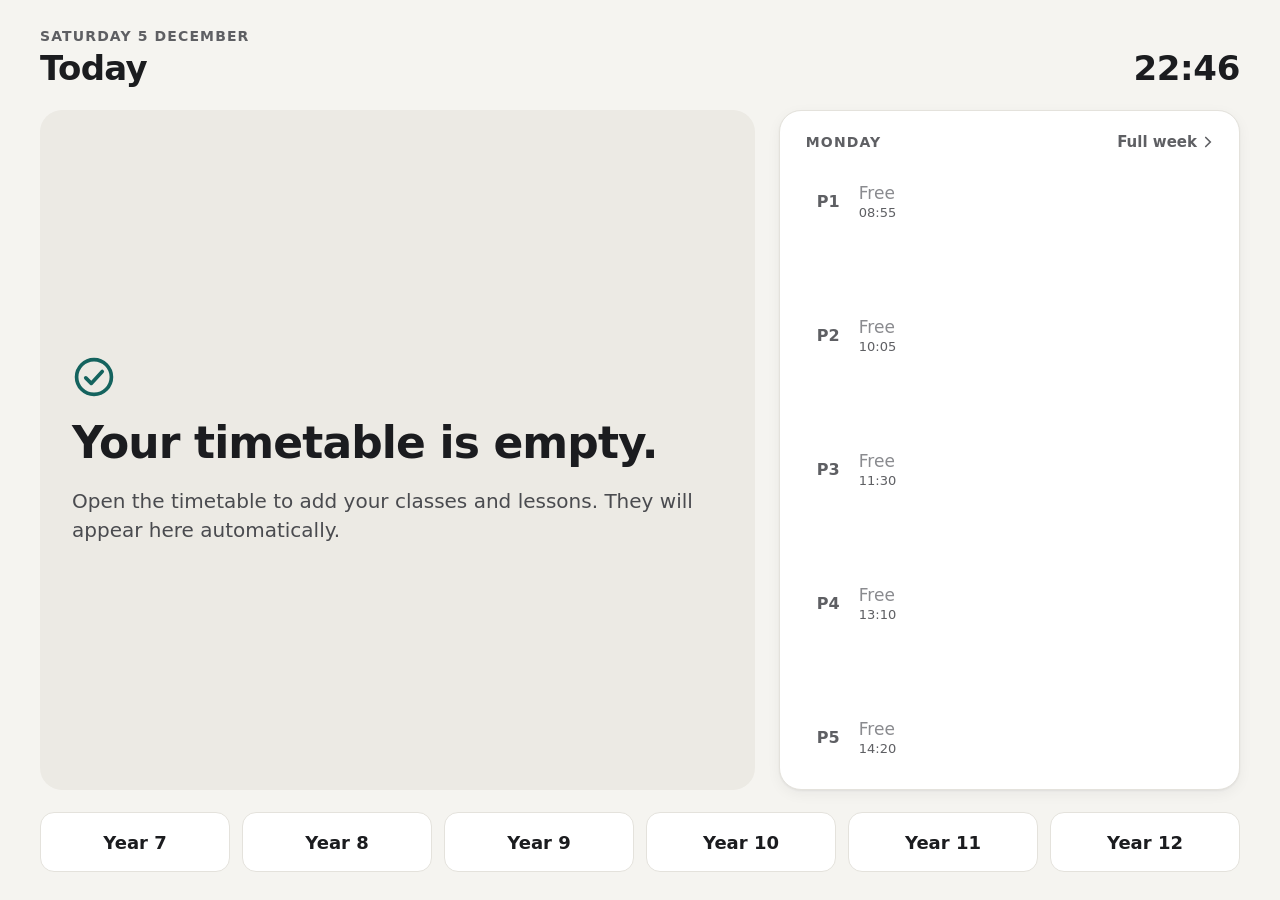
==== index.html @ 24f766af "Test copy of teaching-dashboard branch phase-2-lessons (24a9be1) Co-Authored-By: Claude Opus 5.5 <no" ====
<!doctype html>
<html lang="en">
<head>
<meta charset="utf-8">
<meta name="viewport" content="width=device-width, initial-scale=1, viewport-fit=cover">
<meta name="apple-mobile-web-app-capable" content="yes">
<meta name="mobile-web-app-capable" content="yes">
<meta name="apple-mobile-web-app-status-bar-style" content="default">
<meta name="apple-mobile-web-app-title" content="Teaching">
<meta name="theme-color" content="#F5F4F0">
<title>Teaching Dashboard</title>
<link rel="manifest" href="manifest.webmanifest">
<link rel="apple-touch-icon" href="icons/apple-touch-icon.png">
<link rel="icon" type="image/png" sizes="192x192" href="icons/icon-192.png">
<link rel="stylesheet" href="css/app.css">
</head>
<body>

<!-- HOME -->
<div class="screen home" id="screen-home">
  <header class="home-header">
    <div class="home-title">
      <span class="eyebrow" id="home-date"></span>
      <h1>Today</h1>
    </div>
    <time class="clock" id="home-clock"></time>
  </header>

  <main class="home-main">
    <section class="today-column" aria-label="Today">
      <div class="today-card" id="today-card" aria-live="polite"></div>
      <div class="follow-card" id="follow-card" hidden></div>
    </section>

    <a class="tt-panel" href="#timetable" id="tt-panel" aria-label="Open the full timetable">
      <span class="tt-panel-head">
        <span class="eyebrow" id="tt-panel-title">TIMETABLE</span>
        <span class="tt-panel-more">Full week<svg width="18" height="18" viewBox="0 0 24 24" fill="none" stroke="currentColor" stroke-width="2.2" stroke-linecap="round" aria-hidden="true"><path d="M9 6l6 6-6 6"/></svg></span>
      </span>
      <span class="tt-rows" id="tt-rows"></span>
    </a>
  </main>

  <nav class="year-nav" aria-label="Year groups">
    <button type="button" data-year="7">Year 7</button>
    <button type="button" data-year="8">Year 8</button>
    <button type="button" data-year="9">Year 9</button>
    <button type="button" data-year="10">Year 10</button>
    <button type="button" data-year="11">Year 11</button>
    <button type="button" data-year="12">Year 12</button>
  </nav>
</div>

<!-- TIMETABLE -->
<div class="screen timetable" id="screen-timetable" hidden>
  <header class="tt-header">
    <div class="tt-heading">
      <a class="back-button" href="#" aria-label="Back to Today"><svg width="22" height="22" viewBox="0 0 24 24" fill="none" stroke="currentColor" stroke-width="2.2" stroke-linecap="round" aria-hidden="true"><path d="M15 6l-6 6 6 6"/></svg></a>
      <div class="tt-heading-text">
        <h1>Timetable</h1>
        <span class="tt-sub"><span id="tt-mode">Same every week</span><span aria-hidden="true">·</span><span class="save-status is-saved" id="save-status" role="status"><svg width="16" height="16" viewBox="0 0 24 24" fill="none" stroke="currentColor" stroke-width="2.6" stroke-linecap="round" stroke-linejoin="round" aria-hidden="true"><path d="M5 12.5l4.5 4.5L19 7.5"/></svg>All changes saved</span></span>
      </div>
    </div>
    <div class="tt-actions">
      <button type="button" class="btn" id="btn-backup">Backup</button>
      <button type="button" class="btn" id="btn-lessons">Lessons</button>
      <button type="button" class="btn" id="btn-classes">Classes</button>
      <button type="button" class="btn" id="btn-edit" aria-pressed="false">Edit</button>
    </div>
  </header>
  <div class="week-grid" id="week-grid"></div>
</div>

<!-- CLASSES -->
<div class="screen classes" id="screen-classes" hidden>
  <header class="tt-header">
    <div class="tt-heading">
      <a class="back-button" href="#timetable" aria-label="Back to Timetable"><svg width="22" height="22" viewBox="0 0 24 24" fill="none" stroke="currentColor" stroke-width="2.2" stroke-linecap="round" aria-hidden="true"><path d="M15 6l-6 6 6 6"/></svg></a>
      <div class="tt-heading-text">
        <h1>Classes</h1>
        <span class="tt-sub"><span>Set each class's subject and scheme once</span><span aria-hidden="true">·</span><span class="save-status is-saved" id="classes-status" role="status"><svg width="16" height="16" viewBox="0 0 24 24" fill="none" stroke="currentColor" stroke-width="2.6" stroke-linecap="round" stroke-linejoin="round" aria-hidden="true"><path d="M5 12.5l4.5 4.5L19 7.5"/></svg>All changes saved</span></span>
      </div>
    </div>
    <button type="button" class="btn btn-primary" id="btn-add-class">Add class</button>
  </header>

  <main class="classes-main">
    <section class="class-list-card" aria-label="Your classes">
      <div class="class-list" id="class-list"></div>
      <p class="hint class-list-empty" id="class-list-empty" hidden>No classes yet. Add your first class on the right.</p>
    </section>

    <section class="class-panel" id="class-panel" aria-labelledby="class-panel-title">
      <h2 id="class-panel-title">Edit class</h2>
      <div class="field">
        <label class="eyebrow" for="class-name">Class name</label>
        <input class="text-input" id="class-name" type="text" autocomplete="off" autocapitalize="characters" enterkeyhint="done" placeholder="For example 8B/Cp">
      </div>
      <div class="field">
        <span class="eyebrow">Default subject</span>
        <div class="chips" id="subject-options"></div>
        <div class="override-row" id="new-subject-row" hidden>
          <input class="text-input" id="new-subject-input" type="text" autocomplete="off" autocapitalize="words" enterkeyhint="done" placeholder="Type a subject" aria-label="New subject">
          <button type="button" class="btn" id="btn-use-new-subject">Use</button>
        </div>
      </div>
      <div class="field" id="scheme-field" hidden>
        <span class="eyebrow">Scheme of work</span>
        <div class="chips" id="scheme-options"></div>
      </div>
      <div class="field" id="position-field" hidden>
        <label class="eyebrow" for="pos-input">Next lesson to teach</label>
        <div class="stepper">
          <button type="button" class="btn stepper-btn" id="pos-down" aria-label="One lesson back">−</button>
          <span class="stepper-value"><span class="stepper-word">Lesson</span><input id="pos-input" class="stepper-input" type="number" inputmode="numeric" min="1" step="1" enterkeyhint="done"></span>
          <button type="button" class="btn stepper-btn" id="pos-up" aria-label="One lesson on">+</button>
        </div>
        <span class="pos-title" id="pos-title"></span>
        <span class="hint" id="pos-last"></span>
      </div>
      <p class="hint" id="class-note">Changes save as you make them. Changing the default subject updates every timetabled lesson for this class, except lessons where you have changed the subject for that lesson only.</p>
      <p class="sheet-error" id="class-error" role="alert" hidden></p>
      <div class="panel-spacer"></div>
      <div class="new-class-actions" id="new-class-actions" hidden>
        <button type="button" class="btn btn-large" id="btn-cancel-new">Cancel</button>
        <button type="button" class="btn btn-large btn-primary" id="btn-create-class">Add class</button>
      </div>
      <div class="class-panel-foot" id="class-panel-foot">
        <span class="save-status" id="class-panel-status" role="status"></span>
        <button type="button" class="btn btn-delete" id="btn-delete-class">Delete class</button>
      </div>
    </section>
    <section class="class-panel class-panel-none" id="class-panel-none" hidden>
      <p class="hint">Choose a class on the left.</p>
    </section>
  </main>
</div>

<!-- LESSONS -->
<div class="screen lessons" id="screen-lessons" hidden>
  <header class="tt-header">
    <div class="tt-heading">
      <a class="back-button" href="#timetable" aria-label="Back to Timetable"><svg width="22" height="22" viewBox="0 0 24 24" fill="none" stroke="currentColor" stroke-width="2.2" stroke-linecap="round" aria-hidden="true"><path d="M15 6l-6 6 6 6"/></svg></a>
      <div class="tt-heading-text">
        <h1>Lessons</h1>
        <span class="tt-sub"><span class="save-status is-saved"><svg width="16" height="16" viewBox="0 0 24 24" fill="none" stroke="currentColor" stroke-width="2.6" stroke-linecap="round" stroke-linejoin="round" aria-hidden="true"><path d="M5 12.5l4.5 4.5L19 7.5"/></svg>Saved on this iPad</span><span aria-hidden="true">·</span><span>Works offline</span></span>
      </div>
    </div>
    <button type="button" class="btn btn-primary" id="btn-import-lessons">Import lessons</button>
    <input type="file" id="lesson-files" accept=".json,application/json" multiple hidden>
  </header>

  <div class="backup-message" id="lessons-message" role="status" hidden></div>

  <main class="lessons-main">
    <section class="class-list-card" aria-label="Year groups">
      <div class="class-list" id="scheme-list"></div>
    </section>
    <section class="lesson-panel" aria-labelledby="lesson-panel-title">
      <h2 id="lesson-panel-title"></h2>
      <div class="lesson-list" id="lesson-list"></div>
      <p class="hint" id="lesson-list-empty" hidden></p>
    </section>
  </main>
</div>

<!-- BACKUP & RESTORE -->
<div class="screen backup" id="screen-backup" hidden>
  <header class="tt-header">
    <div class="tt-heading">
      <a class="back-button" href="#timetable" aria-label="Back to Timetable"><svg width="22" height="22" viewBox="0 0 24 24" fill="none" stroke="currentColor" stroke-width="2.2" stroke-linecap="round" aria-hidden="true"><path d="M15 6l-6 6 6 6"/></svg></a>
      <div class="tt-heading-text">
        <h1>Backup &amp; restore</h1>
        <span class="tt-sub"><span class="save-status is-saved"><svg width="16" height="16" viewBox="0 0 24 24" fill="none" stroke="currentColor" stroke-width="2.6" stroke-linecap="round" stroke-linejoin="round" aria-hidden="true"><path d="M5 12.5l4.5 4.5L19 7.5"/></svg>Saved on this iPad</span><span aria-hidden="true">·</span><span>Works offline</span></span>
      </div>
    </div>
  </header>

  <div class="backup-message" id="backup-message" role="status" hidden></div>

  <main class="backup-main">
    <section class="backup-card" aria-labelledby="backup-title">
      <h2 id="backup-title">Back up</h2>
      <div class="last-backup" id="last-backup">
        <span class="eyebrow">Last backup</span>
        <span class="last-backup-when" id="last-backup-when"></span>
        <span class="last-backup-note" id="last-backup-note"></span>
      </div>
      <p>Saves all your classes, default subjects, timetable, imported lessons and class progress as one file. Keep it somewhere off this iPad, such as OneDrive or iCloud Drive.</p>
      <p class="hint" id="backup-contents"></p>
      <div class="panel-spacer"></div>
      <button type="button" class="btn btn-primary btn-big" id="btn-export">Export backup file</button>
      <button type="button" class="link-button link-center" id="btn-download">Download the file instead</button>
    </section>

    <section class="backup-card" aria-labelledby="restore-title">
      <h2 id="restore-title">Restore</h2>
      <p>Replaces everything in the dashboard with the contents of a backup file. Nothing is merged.</p>
      <p>Before anything is replaced, you will see what the file contains and confirm. A copy of your current data is kept so you can undo the restore.</p>
      <div class="undo-restore" id="undo-restore" hidden>
        <p id="undo-restore-text"></p>
        <button type="button" class="btn" id="btn-undo-restore">Undo restore</button>
      </div>
      <div class="panel-spacer"></div>
      <button type="button" class="btn btn-outline btn-big" id="btn-choose-file">Choose backup file</button>
      <input type="file" id="restore-file" accept=".json,application/json" hidden>
    </section>
  </main>
</div>

<!-- EDIT-PERIOD SHEET -->
<div class="overlay" id="period-sheet" hidden>
  <div class="sheet" role="dialog" aria-modal="true" aria-labelledby="sheet-title">
    <div class="sheet-head">
      <div class="sheet-head-text">
        <span class="eyebrow" id="sheet-day"></span>
        <h2 id="sheet-title"></h2>
      </div>
      <div class="segmented" role="group" aria-label="Period type">
        <button type="button" id="seg-lesson" aria-pressed="true">Lesson</button>
        <button type="button" id="seg-free" aria-pressed="false">Free</button>
      </div>
    </div>

    <div class="sheet-body" id="sheet-lesson-body">
      <div class="field">
        <span class="eyebrow">Class</span>
        <div class="chips" id="class-chips"></div>
        <p class="hint" id="no-classes" hidden>You have no classes yet. Add them from the Classes button on the timetable.</p>
      </div>
      <div class="field">
        <span class="eyebrow">Subject</span>
        <div class="subject-box">
          <span class="subject-value" id="subject-value"></span>
          <span class="subject-source" id="subject-source"></span>
        </div>
        <button type="button" class="link-button" id="btn-override">Change for this lesson only</button>
        <button type="button" class="link-button" id="btn-use-default" hidden></button>
        <div class="override-editor" id="override-editor" hidden>
          <label class="eyebrow" for="override-input">Subject for this lesson only</label>
          <div class="override-row">
            <input id="override-input" type="text" autocomplete="off" autocapitalize="words" enterkeyhint="done" placeholder="Type a subject">
            <button type="button" class="btn" id="override-cancel">Cancel</button>
          </div>
          <div class="chips" id="subject-chips"></div>
        </div>
      </div>
    </div>
    <p class="sheet-free-msg" id="sheet-free-msg" hidden>This period is free.</p>
    <p class="sheet-error" id="sheet-error" role="alert" hidden></p>

    <div class="sheet-foot">
      <span class="save-status" id="sheet-status" role="status"></span>
      <button type="button" class="btn btn-primary btn-wide" id="sheet-done">Done</button>
    </div>
  </div>
</div>

<!-- IMPORT PREVIEW -->
<div class="overlay" id="import-preview" hidden>
  <div class="sheet sheet-wide" role="dialog" aria-modal="true" aria-labelledby="ip-title">
    <div class="sheet-head-text">
      <span class="eyebrow">Check before importing</span>
      <h2 id="ip-title">Import</h2>
    </div>
    <p class="hint">Nothing is saved until you tap Import. Class progress is never changed by importing.</p>
    <div class="ip-groups" id="ip-groups"></div>
    <div class="dialog-actions">
      <button type="button" class="btn btn-large" id="ip-cancel">Cancel</button>
      <button type="button" class="btn btn-large btn-primary" id="ip-import">Import</button>
    </div>
  </div>
</div>

<!-- LESSON DETAILS -->
<div class="overlay" id="lesson-detail" hidden>
  <div class="sheet" role="dialog" aria-modal="true" aria-labelledby="ld-title">
    <div class="sheet-head-text">
      <span class="eyebrow" id="ld-eyebrow"></span>
      <h2 id="ld-title"></h2>
    </div>
    <div class="ld-rows" id="ld-rows"></div>
    <div class="sheet-foot">
      <button type="button" class="btn btn-delete" id="ld-delete">Delete lesson</button>
      <button type="button" class="btn btn-primary btn-wide" id="ld-close">Done</button>
    </div>
  </div>
</div>

<!-- RESTORE CONFIRMATION -->
<div class="overlay" id="restore-confirm" hidden>
  <div class="dialog dialog-wide" role="alertdialog" aria-modal="true" aria-labelledby="rc-title" aria-describedby="rc-msg">
    <h2 id="rc-title">Replace your current data?</h2>
    <div class="rc-compare">
      <div class="rc-col">
        <span class="eyebrow">On this iPad now</span>
        <span id="rc-now-classes"></span>
        <span id="rc-now-lessons"></span>
        <span id="rc-now-imported"></span>
        <span class="rc-when" id="rc-now-when"></span>
      </div>
      <div class="rc-col rc-col-file">
        <span class="eyebrow">In the backup file</span>
        <span id="rc-file-classes"></span>
        <span id="rc-file-lessons"></span>
        <span id="rc-file-imported"></span>
        <span class="rc-when" id="rc-file-when"></span>
        <span class="rc-file-name" id="rc-file-name"></span>
      </div>
    </div>
    <p class="rc-warning" id="rc-warning" hidden></p>
    <p id="rc-msg">Everything on this iPad will be replaced by the backup. Nothing is merged. A copy of your current data is kept, so you can undo this from Backup &amp; restore.</p>
    <div class="dialog-actions">
      <button type="button" class="btn btn-large" id="rc-cancel">Cancel</button>
      <button type="button" class="btn btn-large btn-danger" id="rc-replace">Replace with backup</button>
    </div>
  </div>
</div>

<!-- CONFIRMATION DIALOG -->
<div class="overlay" id="confirm" hidden>
  <div class="dialog" role="alertdialog" aria-modal="true" aria-labelledby="confirm-title" aria-describedby="confirm-msg">
    <h2 id="confirm-title"></h2>
    <p id="confirm-msg"></p>
    <div class="dialog-actions">
      <button type="button" class="btn btn-large" id="confirm-cancel">Cancel</button>
      <button type="button" class="btn btn-large btn-danger" id="confirm-ok"></button>
    </div>
  </div>
</div>

<!-- Shown only if storage cannot be opened -->
<div class="screen placeholder" id="screen-error" hidden>
  <h1>Your data couldn't be opened</h1>
  <p id="error-detail"></p>
</div>

<div class="toast" id="toast" role="status" aria-live="polite" hidden></div>

<script src="js/schedule.js"></script>
<script src="js/storage.js"></script>
<script src="js/ui.js"></script>
<script src="js/home.js"></script>
<script src="js/timetable.js"></script>
<script src="js/classes.js"></script>
<script src="js/backup.js"></script>
<script src="js/lessons.js"></script>
<script src="js/app.js"></script>
</body>
</html>
---- css/app.css ----
/* Teaching Dashboard — styles. Designed for iPad mini in landscape (1133 × 744). */

:root {
  --ground: #F5F4F0;
  --surface: #FFFFFF;
  --line: #E4E2DC;
  --ink: #1B1C1F;
  --ink-2: #5E5F63;
  --ink-3: #8A8B8F;
  --accent: #14635E;        /* teaching now */
  --accent-tint: #E7F1EF;
  --up-next: #1E3634;       /* up next */
  --button: #F2B266;        /* OPEN LESSON, amber */
  --end: #ECEAE4;           /* end of day */
  --ok: #2F7D5B;
  --radius-lg: 22px;
  --radius-md: 16px;
  --font: -apple-system, BlinkMacSystemFont, "SF Pro Text", "Helvetica Neue", system-ui, sans-serif;
}

* { box-sizing: border-box; }

html, body {
  margin: 0;
  height: 100%;
  background: var(--ground);
  color: var(--ink);
  font-family: var(--font);
  -webkit-font-smoothing: antialiased;
  -webkit-tap-highlight-color: transparent;
  -webkit-text-size-adjust: 100%;
  overscroll-behavior: none;
}

button { font-family: inherit; color: inherit; cursor: pointer; }
a { color: inherit; text-decoration: none; }
[hidden] { display: none !important; }

.eyebrow {
  font-size: 14px;
  font-weight: 600;
  letter-spacing: 0.08em;
  color: var(--ink-2);
  text-transform: uppercase;
}

/* ---------- screens ---------- */

.screen {
  min-height: 100vh;
  min-height: 100dvh;
  padding: max(28px, env(safe-area-inset-top)) max(40px, env(safe-area-inset-right)) max(28px, env(safe-area-inset-bottom)) max(40px, env(safe-area-inset-left));
}

/* ---------- home ---------- */

.home {
  height: 100vh;
  height: 100dvh;
  display: flex;
  flex-direction: column;
  gap: 22px;
}

.home-header { display: flex; justify-content: space-between; align-items: flex-end; }
.home-title { display: flex; flex-direction: column; gap: 4px; }
.home-title h1 { margin: 0; font-size: 34px; font-weight: 700; letter-spacing: -0.02em; }
.clock { font-size: 34px; font-weight: 600; letter-spacing: -0.01em; font-variant-numeric: tabular-nums; }

.home-main {
  flex: 1;
  min-height: 0;
  display: grid;
  grid-template-columns: 1.55fr 1fr;
  gap: 24px;
}

.today-column { display: flex; flex-direction: column; gap: 16px; min-height: 0; }

/* the Today widget */
.today-card {
  flex: 1;
  min-height: 0;
  border-radius: var(--radius-lg);
  padding: 30px 32px;
  display: flex;
  flex-direction: column;
  justify-content: space-between;
  gap: 20px;
}
.today-card.is-now  { background: var(--accent); color: #FFFFFF; }
.today-card.is-next { background: var(--up-next); color: #FFFFFF; }
.today-card.is-end  { background: var(--end); color: var(--ink); justify-content: center; }

.today-top { display: flex; flex-direction: column; gap: 18px; min-width: 0; }
.today-label { display: flex; justify-content: space-between; align-items: center; gap: 16px; }
.today-label .tag { font-size: 14px; font-weight: 700; letter-spacing: 0.1em; }
.today-label .when { font-size: 16px; font-weight: 600; opacity: 0.9; }
.is-next .today-label .when { color: var(--button); opacity: 1; }

.today-class {
  margin: 0;
  font-size: 56px;
  line-height: 1.05;
  font-weight: 700;
  letter-spacing: -0.02em;
  overflow-wrap: anywhere;
}
.today-subject { font-size: 22px; font-weight: 500; opacity: 0.88; }
.today-period { font-size: 17px; opacity: 0.8; }

.open-lesson {
  height: 68px;
  border: none;
  border-radius: var(--radius-md);
  background: var(--button);
  color: var(--ink);
  font-size: 20px;
  font-weight: 700;
  letter-spacing: 0.06em;
}
.open-lesson:active { transform: scale(0.99); filter: brightness(0.96); }

.end-icon { color: var(--accent); }
.end-title { margin: 0; font-size: 44px; line-height: 1.08; font-weight: 700; letter-spacing: -0.02em; }
.end-detail { margin: 0; font-size: 20px; line-height: 1.45; color: #4A4B4F; max-width: 34em; }

/* the small card under the Today widget */
.follow-card {
  height: 84px;
  flex: none;
  background: var(--surface);
  border: 1px solid var(--line);
  border-radius: 18px;
  padding: 0 28px;
  display: flex;
  flex-direction: column;
  justify-content: center;
  gap: 4px;
  min-width: 0;
}
.follow-card .eyebrow { font-size: 13px; }
.follow-card .follow-text { font-size: 20px; font-weight: 600; white-space: nowrap; overflow: hidden; text-overflow: ellipsis; }

/* the timetable panel (whole panel is a link) */
.tt-panel {
  background: var(--surface);
  border: 1px solid var(--line);
  border-radius: var(--radius-lg);
  padding: 22px 22px 16px;
  display: flex;
  flex-direction: column;
  gap: 6px;
  min-height: 0;
  box-shadow: 0 1px 2px rgba(27, 28, 31, 0.06), 0 4px 14px rgba(27, 28, 31, 0.05);
  transition: transform 0.12s ease, box-shadow 0.12s ease;
}
.tt-panel:active { transform: scale(0.99); box-shadow: 0 1px 2px rgba(27, 28, 31, 0.08); }
.tt-panel-head { display: flex; justify-content: space-between; align-items: center; margin: 0 0 8px 4px; }
.tt-panel-more { display: flex; align-items: center; gap: 2px; font-size: 15px; font-weight: 600; color: var(--ink-2); }
.tt-rows { flex: 1; display: flex; flex-direction: column; justify-content: space-between; gap: 6px; }

.tt-row {
  flex: 1;
  max-height: 72px;
  min-height: 54px;
  display: flex;
  align-items: center;
  gap: 14px;
  padding: 0 14px;
  border-radius: 12px;
  border: 1px solid transparent;
}
.tt-row .p { width: 28px; font-size: 16px; font-weight: 600; color: var(--ink-2); flex: none; }
.tt-row .body { flex: 1; min-width: 0; display: flex; flex-direction: column; gap: 2px; }
.tt-row .what { font-size: 17px; white-space: nowrap; overflow: hidden; text-overflow: ellipsis; }
.tt-row .time { font-size: 13px; color: var(--ink-2); font-variant-numeric: tabular-nums; }
.tt-row .tick { flex: none; color: var(--ink-3); }

.tt-row.is-free .what { color: var(--ink-3); }
.tt-row.is-past, .tt-row.is-past .p, .tt-row.is-past .time, .tt-row.is-past .what { color: var(--ink-3); }
.tt-row.is-current { background: var(--accent-tint); }
.tt-row.is-current .p, .tt-row.is-current .what, .tt-row.is-current .time { color: var(--accent); font-weight: 600; }
.tt-row.is-current .p { font-weight: 700; }
.tt-row.is-next { border-color: var(--accent); }
.tt-row.is-next .p, .tt-row.is-next .what, .tt-row.is-next .time { color: var(--accent); font-weight: 600; }

/* year groups */
.year-nav { display: flex; gap: 12px; flex: none; }
.year-nav button {
  flex: 1;
  height: 60px;
  border-radius: 14px;
  border: 1px solid var(--line);
  background: var(--surface);
  font-size: 18px;
  font-weight: 600;
}
.year-nav button:active { background: #EEECE6; }

/* ---------- temporary / error screens ---------- */

.placeholder { display: flex; flex-direction: column; align-items: flex-start; gap: 16px; }
.placeholder h1 { margin: 8px 0 0; font-size: 30px; }
.placeholder p { margin: 0; font-size: 18px; color: var(--ink-2); }
.back-button {
  width: 52px; height: 52px; border-radius: 14px;
  border: 1px solid var(--line); background: var(--surface);
  display: flex; align-items: center; justify-content: center;
}

/* ---------- toast ---------- */

.toast {
  position: fixed;
  left: 50%;
  bottom: max(110px, calc(env(safe-area-inset-bottom) + 100px));
  transform: translateX(-50%);
  background: var(--ink);
  color: #FFFFFF;
  font-size: 17px;
  font-weight: 500;
  padding: 14px 22px;
  border-radius: 14px;
  box-shadow: 0 10px 30px rgba(0, 0, 0, 0.2);
  max-width: 80vw;
  text-align: center;
}

/* ---------- shared buttons ---------- */

.btn {
  height: 52px;
  padding: 0 22px;
  border-radius: 14px;
  border: 1px solid var(--line);
  background: var(--surface);
  font-size: 17px;
  font-weight: 600;
}
.btn:active { background: #EEECE6; }
.btn-primary { background: var(--accent); border-color: var(--accent); color: #FFFFFF; }
.btn-primary:active { background: #0F504C; }
.btn-danger { background: #A33A2B; border-color: #A33A2B; color: #FFFFFF; }
.btn-danger:active { background: #8A2F22; }
.btn-large { height: 60px; font-size: 18px; }
.btn-wide { min-width: 200px; height: 60px; font-size: 18px; }

.link-button {
  align-self: flex-start;
  min-height: 44px;
  padding: 0 2px;
  border: none;
  background: none;
  color: var(--accent);
  font-size: 16px;
  font-weight: 600;
  text-decoration: underline;
  text-underline-offset: 4px;
}

.save-status { display: inline-flex; align-items: center; gap: 6px; font-weight: 600; }
.save-status.is-saved { color: var(--ok); }
.save-status.is-saving { color: var(--ink-2); }
.save-status.is-error { color: #A33A2B; }

/* ---------- timetable ---------- */

.timetable { height: 100vh; height: 100dvh; display: flex; flex-direction: column; gap: 18px; padding-top: max(24px, env(safe-area-inset-top)); padding-bottom: max(20px, env(safe-area-inset-bottom)); }
.tt-header { display: flex; justify-content: space-between; align-items: center; gap: 16px; flex: none; }
.tt-heading { display: flex; align-items: center; gap: 16px; min-width: 0; }
.tt-heading-text { display: flex; flex-direction: column; gap: 2px; }
.tt-heading-text h1 { margin: 0; font-size: 30px; font-weight: 700; letter-spacing: -0.02em; }
.tt-sub { display: flex; align-items: center; gap: 6px; font-size: 14px; color: var(--ink-2); }
.is-editing #tt-mode { color: var(--accent); font-weight: 600; }
.tt-actions { display: flex; gap: 10px; }

.week-grid {
  flex: 1;
  min-height: 0;
  display: grid;
  grid-template-columns: 112px repeat(5, minmax(0, 1fr));
  grid-template-rows: 34px repeat(2, minmax(64px, 1fr)) 26px minmax(64px, 1fr) 26px repeat(2, minmax(64px, 1fr));
  column-gap: 10px;
  row-gap: 8px;
}
.tt-day { display: flex; align-items: center; justify-content: center; border-radius: 10px; font-size: 15px; font-weight: 600; letter-spacing: 0.04em; color: var(--ink-2); }
.tt-day.is-today { background: var(--accent-tint); color: var(--accent); font-weight: 700; }
.tt-period { display: flex; flex-direction: column; justify-content: center; gap: 3px; padding-left: 4px; }
.tt-period-num { font-size: 20px; font-weight: 700; }
.tt-period-time { font-size: 13px; color: var(--ink-2); font-variant-numeric: tabular-nums; }
.tt-period.is-now .tt-period-num { color: var(--accent); }
.tt-band { grid-column: 1 / -1; display: flex; align-items: center; gap: 12px; padding-left: 4px; font-size: 13px; font-weight: 600; letter-spacing: 0.06em; color: var(--ink-3); }
.tt-band-line { flex: 1; height: 1px; background: var(--line); }

.tt-cell {
  min-width: 0;
  border-radius: 14px;
  border: 1px solid var(--line);
  background: var(--surface);
  padding: 10px 14px;
  display: flex;
  flex-direction: column;
  justify-content: space-between;
  align-items: flex-start;
  text-align: left;
}
.tt-cell-top { display: flex; width: 100%; justify-content: space-between; align-items: center; gap: 6px; }
.tt-cell-class { font-size: 18px; font-weight: 700; white-space: nowrap; overflow: hidden; text-overflow: ellipsis; }
.tt-cell-subject { display: flex; align-items: center; gap: 6px; width: 100%; font-size: 14px; color: var(--ink-2); white-space: nowrap; overflow: hidden; text-overflow: ellipsis; }
.override-dot { flex: none; width: 8px; height: 8px; border-radius: 4px; background: #D98A2B; }
.now-tag { flex: none; font-size: 11px; font-weight: 700; letter-spacing: 0.08em; padding: 3px 7px; border-radius: 6px; background: var(--button); color: var(--ink); }

.tt-cell.is-free { background: transparent; border: 1.5px dashed #D3D1CA; justify-content: center; }
.tt-cell-free { font-size: 16px; font-weight: 500; color: var(--ink-3); }
.tt-cell.is-now { background: var(--accent); border-color: var(--accent); color: #FFFFFF; }
.tt-cell.is-now .tt-cell-subject { color: rgba(255, 255, 255, 0.9); }
.tt-cell.is-now.is-free { background: var(--accent-tint); border: 1.5px dashed var(--accent); }
.tt-cell.is-now.is-free .tt-cell-free { color: var(--accent); }

.tt-cell.is-editing { box-shadow: 0 0 0 0 transparent; }
.is-editing .tt-cell:not(.is-now) { border-color: #C9C6BE; }
.is-editing .tt-cell.is-free { border-color: #B9B6AE; }
.tt-cell:active { transform: scale(0.98); }

/* ---------- overlays: sheet and dialog ---------- */

.overlay {
  position: fixed;
  inset: 0;
  background: rgba(27, 28, 31, 0.38);
  display: flex;
  align-items: flex-start;
  justify-content: center;
  padding: max(24px, env(safe-area-inset-top)) 24px 24px;
  z-index: 10;
}
.sheet {
  width: 580px;
  max-width: 100%;
  max-height: calc(100dvh - 48px);
  overflow-y: auto;
  -webkit-overflow-scrolling: touch;
  background: var(--ground);
  border-radius: 24px;
  padding: 26px 28px;
  display: flex;
  flex-direction: column;
  gap: 18px;
  box-shadow: 0 20px 60px rgba(0, 0, 0, 0.25);
}
.sheet-head { display: flex; justify-content: space-between; align-items: flex-start; gap: 16px; }
.sheet-head-text { display: flex; flex-direction: column; gap: 4px; }
.sheet-head h2 { margin: 0; font-size: 26px; font-weight: 700; }
.segmented { display: flex; padding: 4px; border-radius: 14px; background: #E8E6E0; flex: none; }
.segmented button { min-width: 88px; height: 44px; padding: 0 18px; border: none; border-radius: 10px; background: transparent; font-size: 16px; font-weight: 500; color: var(--ink-2); }
.segmented button[aria-pressed="true"] { background: var(--surface); color: var(--ink); font-weight: 600; box-shadow: 0 1px 2px rgba(0, 0, 0, 0.08); }

.sheet-body { display: flex; flex-direction: column; gap: 18px; }
.field { display: flex; flex-direction: column; gap: 8px; }
.field > .eyebrow { font-size: 13px; }
.chips { display: flex; flex-wrap: wrap; gap: 8px; }
.chip { min-height: 46px; padding: 0 16px; border-radius: 12px; border: 1px solid var(--line); background: var(--surface); font-size: 16px; font-weight: 500; }
.chip.is-on { background: var(--accent); border-color: var(--accent); color: #FFFFFF; font-weight: 600; }
.hint { margin: 0; font-size: 15px; color: var(--ink-2); }

.subject-box { min-height: 52px; border-radius: 12px; background: #E8E6E0; padding: 0 16px; display: flex; align-items: center; justify-content: space-between; gap: 12px; }
.subject-value { font-size: 18px; font-weight: 600; }
.subject-value.is-muted { color: var(--ink-3); font-weight: 500; }
.subject-source { font-size: 14px; color: var(--ink-2); flex: none; }
.subject-source.is-override { color: #8A5A1C; font-weight: 600; }

.override-editor { display: flex; flex-direction: column; gap: 8px; padding: 14px; border-radius: 14px; background: var(--surface); border: 1px solid var(--line); }
.override-editor .eyebrow { font-size: 13px; }
.override-row { display: flex; gap: 10px; }
.override-row input { flex: 1; min-width: 0; height: 52px; border-radius: 12px; border: 1px solid #D3D1CA; padding: 0 14px; font-family: inherit; font-size: 18px; color: var(--ink); background: var(--surface); }
.override-row input:focus { outline: 2px solid var(--accent); outline-offset: 1px; }

.sheet-free-msg { margin: 0; font-size: 17px; color: var(--ink-2); }
.sheet-error { margin: 0; font-size: 16px; color: #A33A2B; font-weight: 600; }
.sheet-foot { display: flex; justify-content: space-between; align-items: center; padding-top: 4px; }
.sheet-foot .save-status { font-size: 16px; }

.dialog {
  margin-top: 120px;
  width: 560px;
  max-width: 100%;
  background: var(--ground);
  border-radius: 24px;
  padding: 28px;
  display: flex;
  flex-direction: column;
  gap: 16px;
  box-shadow: 0 20px 60px rgba(0, 0, 0, 0.25);
}
.dialog h2 { margin: 0; font-size: 26px; font-weight: 700; letter-spacing: -0.01em; }
.dialog p { margin: 0; font-size: 17px; line-height: 1.5; color: #4A4B4F; }
.dialog-actions { display: flex; gap: 12px; padding-top: 6px; }
.dialog-actions .btn { flex: 1; }
#confirm { z-index: 20; }
.toast { z-index: 30; }

/* ---------- classes ---------- */

.classes { height: 100vh; height: 100dvh; display: flex; flex-direction: column; gap: 18px; padding-top: max(24px, env(safe-area-inset-top)); padding-bottom: max(24px, env(safe-area-inset-bottom)); }
.classes-main { flex: 1; min-height: 0; display: grid; grid-template-columns: 1fr 1fr; gap: 24px; }
.class-list-card { background: var(--surface); border: 1px solid var(--line); border-radius: var(--radius-lg); padding: 14px; overflow-y: auto; -webkit-overflow-scrolling: touch; min-height: 0; }
.class-list { display: flex; flex-direction: column; gap: 4px; }
.class-list-empty { padding: 12px; }
.class-row { min-height: 66px; border: none; border-radius: 12px; background: transparent; padding: 8px 16px; display: flex; align-items: center; justify-content: space-between; gap: 12px; text-align: left; }
.class-row:active { background: #F0EEE8; }
.class-row.is-selected { background: var(--accent-tint); }
.class-row-main { display: flex; flex-direction: column; gap: 2px; min-width: 0; }
.class-row-name { font-size: 19px; font-weight: 700; white-space: nowrap; overflow: hidden; text-overflow: ellipsis; }
.class-row.is-selected .class-row-name { color: var(--accent); }
.class-row-count { font-size: 13px; color: var(--ink-2); }
.class-row-subject { font-size: 16px; color: var(--ink-2); flex: none; max-width: 50%; white-space: nowrap; overflow: hidden; text-overflow: ellipsis; }

.class-panel { background: var(--surface); border: 1px solid var(--line); border-radius: var(--radius-lg); padding: 26px 28px; display: flex; flex-direction: column; gap: 20px; min-height: 0; overflow-y: auto; }
.class-panel h2 { margin: 0; font-size: 24px; font-weight: 700; }
.class-panel-none { align-items: center; justify-content: center; }
.text-input { width: 100%; height: 52px; border-radius: 12px; border: 1px solid #D3D1CA; padding: 0 14px; font-family: inherit; font-size: 18px; color: var(--ink); background: var(--surface); }
.text-input:focus { outline: 2px solid var(--accent); outline-offset: 1px; }
.chip-add { border-style: dashed; color: var(--ink-2); }
.panel-spacer { flex: 1; }
.new-class-actions { display: flex; gap: 12px; }
.new-class-actions .btn { flex: 1; }
.new-class-actions #btn-create-class { flex: 2; }
.class-panel-foot { display: flex; justify-content: space-between; align-items: center; gap: 12px; }
.class-panel-foot .save-status { font-size: 16px; }
.btn-delete { color: #A33A2B; }

/* ---------- backup & restore ---------- */

.backup { height: 100vh; height: 100dvh; display: flex; flex-direction: column; gap: 18px; padding-top: max(24px, env(safe-area-inset-top)); padding-bottom: max(24px, env(safe-area-inset-bottom)); }
.backup-main { flex: 1; min-height: 0; display: grid; grid-template-columns: 1fr 1fr; gap: 24px; }
.backup-card { background: var(--surface); border: 1px solid var(--line); border-radius: var(--radius-lg); padding: 28px 30px; display: flex; flex-direction: column; gap: 16px; min-height: 0; overflow-y: auto; }
.backup-card h2 { margin: 0; font-size: 26px; font-weight: 700; }
.backup-card p { margin: 0; font-size: 17px; line-height: 1.5; color: #4A4B4F; }
.backup-card p.hint { font-size: 15px; color: var(--ink-2); }
.last-backup { border-radius: 14px; padding: 16px 18px; display: flex; flex-direction: column; gap: 4px; background: #EEF4F1; }
.last-backup.is-due { background: #FBF1E4; }
.last-backup.is-due .eyebrow { color: #8A5A1C; }
.last-backup-when { font-size: 19px; font-weight: 600; }
.last-backup-note { font-size: 15px; color: var(--ink-2); }
.btn-big { height: 64px; font-size: 19px; font-weight: 700; flex: none; }
.btn-outline { border: 1.5px solid var(--ink); }
.link-center { align-self: center; }
.undo-restore { border-radius: 14px; padding: 16px 18px; background: #F4F2EC; display: flex; flex-direction: column; gap: 12px; }
.undo-restore p { font-size: 15px; }
.undo-restore .btn { align-self: flex-start; }

.backup-message { flex: none; border-radius: 14px; padding: 14px 18px; font-size: 16px; line-height: 1.45; }
.backup-message strong { font-weight: 600; }
.backup-message ul { margin: 6px 0 0; padding-left: 20px; }
.backup-message.is-ok { background: #E6F2EC; color: #1F5E43; }
.backup-message.is-info { background: #EEECE6; color: var(--ink); }
.backup-message.is-error { background: #F8E6E3; color: #8A2F22; }

.dialog-wide { width: 640px; margin-top: 90px; }
.rc-compare { display: flex; gap: 12px; }
.rc-col { flex: 1; border-radius: 14px; background: var(--surface); padding: 16px 18px; display: flex; flex-direction: column; gap: 6px; font-size: 17px; min-width: 0; }
.rc-col-file { background: #FBF1E4; }
.rc-when { font-size: 15px; color: var(--ink-2); }
.rc-file-name { font-size: 13px; color: var(--ink-3); overflow-wrap: anywhere; }

/* ---------- lessons ---------- */

.lessons { height: 100vh; height: 100dvh; display: flex; flex-direction: column; gap: 18px; padding-top: max(24px, env(safe-area-inset-top)); padding-bottom: max(24px, env(safe-area-inset-bottom)); }
.lessons-main { flex: 1; min-height: 0; display: grid; grid-template-columns: 340px 1fr; gap: 24px; }
.lesson-panel { background: var(--surface); border: 1px solid var(--line); border-radius: var(--radius-lg); padding: 24px 22px; display: flex; flex-direction: column; gap: 14px; min-height: 0; overflow-y: auto; -webkit-overflow-scrolling: touch; }
.lesson-panel h2 { margin: 0 6px; font-size: 24px; font-weight: 700; }
.lesson-panel .hint { margin: 0 6px; }
.lesson-list { display: flex; flex-direction: column; gap: 4px; }
.lesson-row { min-height: 66px; border: none; border-radius: 12px; background: transparent; padding: 8px 12px; display: flex; align-items: center; gap: 16px; text-align: left; width: 100%; font: inherit; }
button.lesson-row:active { background: #F0EEE8; }
.lesson-num { flex: none; width: 44px; height: 44px; border-radius: 12px; background: #EEECE6; display: flex; align-items: center; justify-content: center; font-size: 18px; font-weight: 700; font-variant-numeric: tabular-nums; }
.lesson-main { flex: 1; min-width: 0; display: flex; flex-direction: column; gap: 2px; }
.lesson-title { font-size: 18px; font-weight: 600; white-space: nowrap; overflow: hidden; text-overflow: ellipsis; }
.lesson-meta { font-size: 14px; color: var(--ink-2); white-space: nowrap; overflow: hidden; text-overflow: ellipsis; }
.lesson-row.is-missing .lesson-num { background: transparent; border: 1.5px dashed #D3D1CA; color: var(--ink-3); }
.lesson-row.is-missing .lesson-title { color: var(--ink-3); font-weight: 500; }
.next-tag { flex: none; font-size: 14px; font-weight: 700; padding: 6px 10px; border-radius: 8px; background: var(--accent-tint); color: var(--accent); max-width: 40%; white-space: nowrap; overflow: hidden; text-overflow: ellipsis; }

.sheet-wide { width: 720px; }
.ip-groups { display: flex; flex-direction: column; gap: 14px; }
.ip-group { background: var(--surface); border: 1px solid var(--line); border-radius: 16px; padding: 14px 16px; display: flex; flex-direction: column; gap: 4px; }
.ip-group-head { margin: 0 0 4px; display: flex; align-items: center; gap: 10px; font-size: 17px; font-weight: 700; }
.ip-dot { width: 12px; height: 12px; border-radius: 6px; flex: none; }
.ip-group.is-new .ip-dot { background: var(--ok); }
.ip-group.is-update .ip-dot { background: var(--accent); }
.ip-group.is-clash { background: #FBF1E4; border-color: #EBCF9F; }
.ip-group.is-clash .ip-dot { background: #D98A2B; }
.ip-group.is-skip .ip-dot { background: var(--ink-3); }
.ip-row { display: flex; align-items: center; justify-content: space-between; gap: 16px; padding: 10px 0; border-top: 1px solid var(--line); }
.ip-group-head + .ip-row { border-top: none; }
.ip-text { display: flex; flex-direction: column; gap: 3px; min-width: 0; }
.ip-heading { font-size: 17px; font-weight: 600; }
.ip-detail { font-size: 15px; color: #4A4B4F; line-height: 1.4; }
.ip-group.is-skip .ip-heading { color: var(--ink-2); }
.ip-file { font-size: 13px; color: var(--ink-3); overflow-wrap: anywhere; }
.ip-choice button { min-width: 0; }
.ip-choice button[data-choice="replace"][aria-pressed="true"] { background: #A33A2B; color: #FFFFFF; }
.btn:disabled { opacity: 0.45; }

.ld-rows { display: flex; flex-direction: column; gap: 12px; }
.ld-row { display: flex; flex-direction: column; gap: 3px; }
.ld-row .eyebrow { font-size: 12px; }
.ld-value { font-size: 17px; line-height: 1.4; overflow-wrap: anywhere; }

/* ---------- class progress ---------- */

.stepper { display: flex; align-items: stretch; gap: 10px; }
.stepper-btn { width: 64px; height: 64px; padding: 0; font-size: 30px; font-weight: 500; flex: none; }
.stepper-btn:disabled { opacity: 0.35; }
.stepper-value { flex: 1; min-width: 0; height: 64px; border-radius: 14px; border: 1px solid #D3D1CA; background: var(--surface); display: flex; align-items: center; justify-content: center; gap: 8px; }
.stepper-word { font-size: 22px; font-weight: 600; color: var(--ink-2); }
.stepper-input { width: 3.2em; border: none; background: transparent; font-family: inherit; font-size: 28px; font-weight: 700; color: var(--ink); text-align: left; padding: 0; -moz-appearance: textfield; }
.stepper-input::-webkit-outer-spin-button, .stepper-input::-webkit-inner-spin-button { -webkit-appearance: none; margin: 0; }
.stepper-value:focus-within { outline: 2px solid var(--accent); outline-offset: 1px; }
.stepper-input:focus { outline: none; }
.pos-title { font-size: 17px; font-weight: 600; line-height: 1.35; }
.pos-title.is-missing { color: var(--ink-3); font-weight: 500; }
.rc-warning { margin: 0; border-radius: 14px; padding: 14px 16px; background: #F8E6E3; color: #8A2F22 !important; font-size: 16px !important; font-weight: 600; line-height: 1.45; }
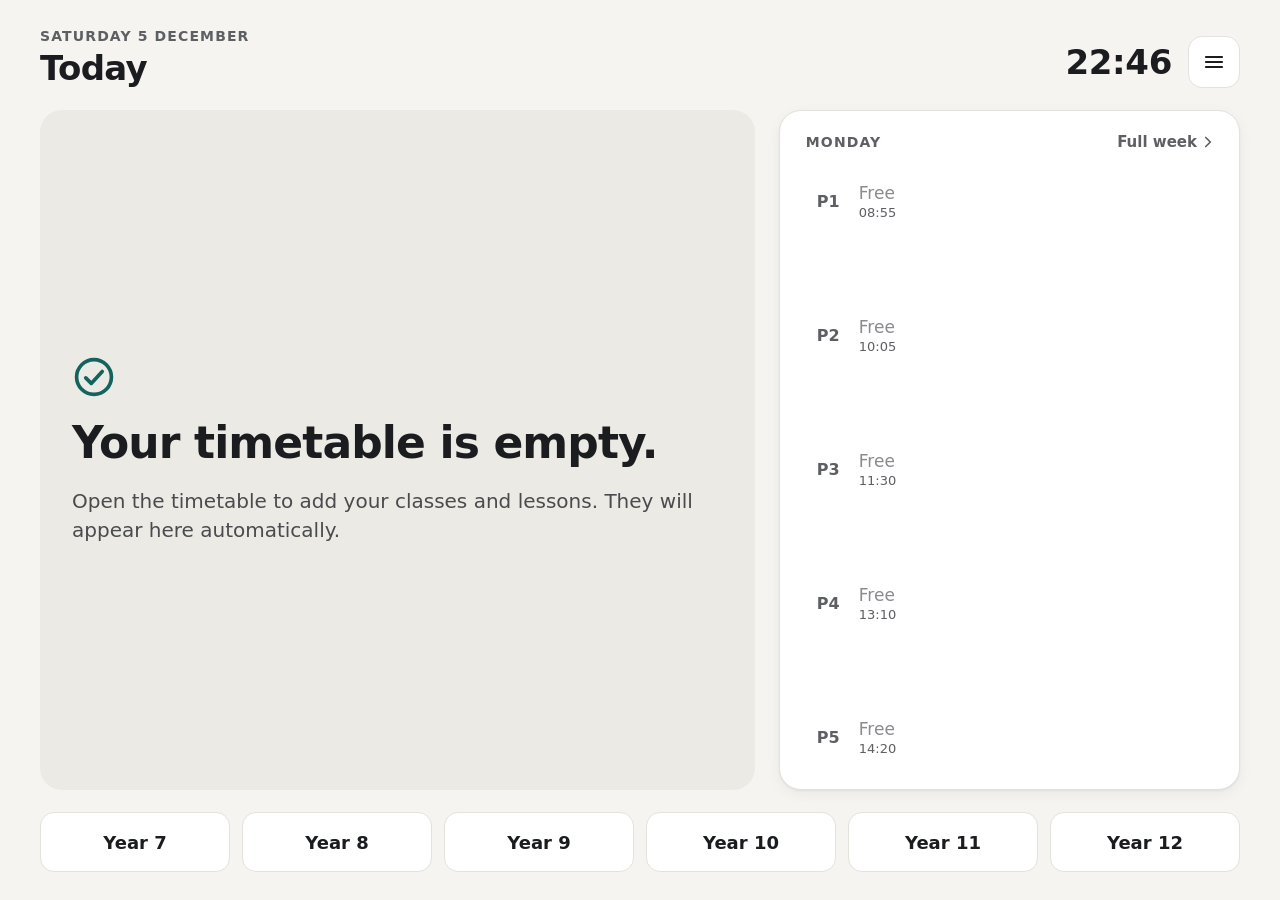
==== commit f912c64f: "Test copy of teaching-dashboard branch phase-2-prompter (f5d421c): prompter, menu and test mode Co-A" ====
--- a/index.html
+++ b/index.html
@@ -16,6 +16,12 @@
 </head>
 <body>
 
+<!-- TEST MODE STRIP (only while test mode is on) -->
+<div class="test-strip" id="test-strip" role="status" hidden>
+  <span id="test-strip-text"></span>
+  <button type="button" id="tm-off">Turn off</button>
+</div>
+
 <!-- HOME -->
 <div class="screen home" id="screen-home">
   <header class="home-header">
@@ -23,7 +29,10 @@
       <span class="eyebrow" id="home-date"></span>
       <h1>Today</h1>
     </div>
-    <time class="clock" id="home-clock"></time>
+    <div class="home-header-right">
+      <time class="clock" id="home-clock"></time>
+      <button type="button" class="menu-button" id="btn-menu" aria-label="Menu"><svg width="24" height="24" viewBox="0 0 24 24" fill="none" stroke="currentColor" stroke-width="2.2" stroke-linecap="round" aria-hidden="true"><path d="M4 7h16M4 12h16M4 17h16"/></svg></button>
+    </div>
   </header>
 
   <main class="home-main">
@@ -134,6 +143,43 @@
       <p class="hint">Choose a class on the left.</p>
     </section>
   </main>
+</div>
+
+<!-- LESSON PROMPTER -->
+<div class="screen lesson" id="screen-lesson" hidden>
+  <header class="pr-head">
+    <button type="button" class="back-button" id="ls-close" aria-label="Close lesson"><svg width="22" height="22" viewBox="0 0 24 24" fill="none" stroke="currentColor" stroke-width="2.2" stroke-linecap="round" aria-hidden="true"><path d="M6 6l12 12M18 6L6 18"/></svg></button>
+    <div class="pr-titles">
+      <span class="eyebrow" id="ls-eyebrow"></span>
+      <h1 id="ls-title"></h1>
+      <span class="pr-obj" id="ls-objective"></span>
+    </div>
+    <div class="pr-tools">
+      <button type="button" class="btn btn-quiet" id="ls-vocab">Vocabulary</button>
+      <button type="button" class="btn btn-quiet" id="ls-misc">Misconceptions</button>
+      <button type="button" class="btn btn-quiet" id="ls-res">Resources</button>
+    </div>
+  </header>
+
+  <div class="lesson-main" id="lesson-main">
+    <div class="tabrow">
+      <div class="stagebar"><span class="stage-name" id="ls-stage"></span><span class="stepdots" id="ls-dots" aria-hidden="true"></span></div>
+      <div class="tgt" id="ls-target" hidden><span class="tgt-label">MY TARGET</span><span class="tgt-item" id="ls-target-text"></span></div>
+    </div>
+    <div class="pr-body">
+      <section class="step ls-card" id="ls-card" aria-live="polite">
+        <div class="ls-card-scroll" id="ls-card-scroll"></div>
+        <div class="ls-card-foot"><button type="button" class="prev" id="ls-back">‹ Back</button></div>
+      </section>
+      <button type="button" class="next" id="ls-next"></button>
+    </div>
+  </div>
+
+  <div class="placeholder ls-missing" id="lesson-missing" hidden>
+    <h1 id="ls-missing-title">This lesson is not on this iPad</h1>
+    <p id="ls-missing-text">It may have been deleted or replaced. Import it again from the Lessons screen.</p>
+    <button type="button" class="btn" id="ls-missing-back">Close</button>
+  </div>
 </div>
 
 <!-- LESSONS -->
@@ -272,6 +318,51 @@
   </div>
 </div>
 
+<!-- MENU -->
+<div class="overlay menu-overlay" id="menu-panel" hidden>
+  <nav class="menu-panel" aria-label="Menu">
+    <div class="menu-head">
+      <h2>Menu</h2>
+      <button type="button" class="btn" id="menu-close">Close</button>
+    </div>
+    <button type="button" class="menu-row" data-go="timetable">Timetable</button>
+    <button type="button" class="menu-row" data-go="lessons">Lessons</button>
+    <button type="button" class="menu-row" data-go="classes">Classes</button>
+    <button type="button" class="menu-row" data-go="backup">Backup</button>
+    <span class="menu-label">For testing</span>
+    <button type="button" class="menu-row" id="menu-test">Test mode <span class="menu-sub" id="menu-test-state">Off</span></button>
+  </nav>
+</div>
+
+<!-- TEST MODE PICKER -->
+<div class="overlay" id="test-picker" hidden>
+  <div class="sheet sheet-wide" role="dialog" aria-modal="true" aria-labelledby="tm-title">
+    <h2 id="tm-title">Test mode</h2>
+    <p class="hint">Pretend it is another day and time. Only what is shown changes: your classes, timetable and lessons are not touched, and anything you mark as taught is recorded with the real date. Test mode turns itself off when the app is closed.</p>
+    <span class="menu-label">Day</span>
+    <div class="tm-days" id="tm-days"></div>
+    <span class="menu-label">Time</span>
+    <div class="tm-times" id="tm-times"></div>
+    <label class="tm-exact-row">Or an exact time: <input type="time" id="tm-exact" class="tm-exact"></label>
+    <p class="sheet-error" id="tm-error" role="alert" hidden></p>
+    <div class="dialog-actions">
+      <button type="button" class="btn btn-large" id="tm-cancel">Cancel</button>
+      <button type="button" class="btn btn-large tm-start" id="tm-start">Start test mode</button>
+    </div>
+  </div>
+</div>
+
+<!-- LESSON NOTES SHEET (vocabulary, misconceptions, resources) -->
+<div class="overlay" id="lesson-sheet" hidden>
+  <div class="sheet sheet-wide" role="dialog" aria-modal="true" aria-labelledby="ls-sheet-title">
+    <div class="sheet-head">
+      <h2 id="ls-sheet-title"></h2>
+      <button type="button" class="btn btn-primary" id="ls-sheet-close">Done</button>
+    </div>
+    <div class="ls-sheet-list" id="ls-sheet-list"></div>
+  </div>
+</div>
+
 <!-- LESSON DETAILS -->
 <div class="overlay" id="lesson-detail" hidden>
   <div class="sheet" role="dialog" aria-modal="true" aria-labelledby="ld-title">
@@ -282,7 +373,10 @@
     <div class="ld-rows" id="ld-rows"></div>
     <div class="sheet-foot">
       <button type="button" class="btn btn-delete" id="ld-delete">Delete lesson</button>
-      <button type="button" class="btn btn-primary btn-wide" id="ld-close">Done</button>
+      <span class="ld-actions">
+        <button type="button" class="btn btn-large" id="ld-close">Done</button>
+        <button type="button" class="btn btn-large btn-primary" id="ld-open">Open lesson</button>
+      </span>
     </div>
   </div>
 </div>
@@ -339,12 +433,15 @@
 
 <script src="js/schedule.js"></script>
 <script src="js/storage.js"></script>
+<script src="js/steps.js"></script>
 <script src="js/ui.js"></script>
 <script src="js/home.js"></script>
 <script src="js/timetable.js"></script>
 <script src="js/classes.js"></script>
 <script src="js/backup.js"></script>
 <script src="js/lessons.js"></script>
+<script src="js/lesson.js"></script>
+<script src="js/menu.js"></script>
 <script src="js/app.js"></script>
 </body>
 </html>
--- a/css/app.css
+++ b/css/app.css
@@ -522,3 +522,157 @@
 .pos-title { font-size: 17px; font-weight: 600; line-height: 1.35; }
 .pos-title.is-missing { color: var(--ink-3); font-weight: 500; }
 .rc-warning { margin: 0; border-radius: 14px; padding: 14px 16px; background: #F8E6E3; color: #8A2F22 !important; font-size: 16px !important; font-weight: 600; line-height: 1.45; }
+
+/* ---------- lesson prompter ---------- */
+
+.lesson { height: 100vh; height: 100dvh; display: flex; flex-direction: column; gap: 16px; padding: max(22px, env(safe-area-inset-top)) max(32px, env(safe-area-inset-right)) max(22px, env(safe-area-inset-bottom)) max(32px, env(safe-area-inset-left)); }
+.pr-head { display: flex; align-items: center; gap: 16px; flex: none; }
+.pr-head .back-button { flex: none; }
+.pr-titles { flex: 1; min-width: 0; display: flex; flex-direction: column; gap: 3px; }
+.pr-titles .eyebrow { font-size: 13px; }
+.pr-titles h1 { margin: 0; font-size: 24px; font-weight: 700; letter-spacing: -0.01em; white-space: nowrap; overflow: hidden; text-overflow: ellipsis; }
+.pr-obj { font-size: 15px; color: var(--ink-2); white-space: nowrap; overflow: hidden; text-overflow: ellipsis; }
+.pr-tools { display: flex; gap: 4px; flex: none; }
+.btn-quiet { border-color: transparent; background: transparent; color: var(--ink-2); padding: 0 14px; height: 48px; font-size: 16px; }
+
+.lesson-main { flex: 1; min-height: 0; display: flex; flex-direction: column; gap: 16px; }
+.tabrow { display: flex; align-items: flex-end; justify-content: space-between; gap: 24px; border-bottom: 1px solid var(--line); flex: none; }
+.stagebar { display: flex; align-items: center; gap: 14px; padding: 0 4px 10px; min-width: 0; }
+.stage-name { font-size: 15px; font-weight: 700; letter-spacing: .08em; color: var(--accent); text-transform: uppercase; white-space: nowrap; overflow: hidden; text-overflow: ellipsis; max-width: 360px; }
+.stepdots { display: flex; gap: 6px; align-items: center; flex-wrap: wrap; }
+.stepdots i { width: 7px; height: 7px; border-radius: 4px; background: #D3D1CA; display: block; }
+.stepdots i.past { background: #9FC4BE; }
+.stepdots i.on { width: 20px; background: var(--accent); }
+.tgt { display: flex; align-items: center; gap: 10px; padding-bottom: 10px; min-width: 0; color: #8A5A1C; font-size: 15px; font-weight: 600; }
+.tgt-label { font-size: 11px; font-weight: 700; letter-spacing: .08em; color: #B07A33; flex: none; }
+.tgt-item { white-space: nowrap; overflow: hidden; text-overflow: ellipsis; }
+
+.pr-body { flex: 1; min-height: 0; display: grid; grid-template-columns: 1fr 250px; gap: 18px; }
+.ls-card { background: var(--surface); border: 1px solid transparent; box-shadow: 0 1px 2px rgba(27, 28, 31, .05); border-radius: var(--radius-lg); display: flex; flex-direction: column; min-height: 0; overflow: hidden; }
+.ls-card-scroll { flex: 1; min-height: 0; overflow-y: auto; -webkit-overflow-scrolling: touch; padding: 26px 30px 8px; display: flex; flex-direction: column; gap: 16px; }
+.ls-card-foot { flex: none; padding: 6px 26px 16px; }
+.prev { height: 48px; padding: 0 4px; border: none; background: transparent; font-size: 16px; font-weight: 600; color: var(--ink-3); }
+.ls-card.is-ask { background: var(--accent-tint); border-color: #BFDAD5; }
+
+.ls-tags { display: flex; flex-wrap: wrap; align-items: center; gap: 8px; }
+.ls-board, .ls-ask { font-size: 14px; font-weight: 700; letter-spacing: .08em; padding: 6px 12px; border-radius: 8px; background: var(--ink); color: #FFFFFF; }
+.ls-ask { background: var(--accent); }
+.ls-note { font-size: 14px; font-weight: 600; color: var(--ink-2); padding: 6px 10px; border-radius: 8px; background: #F0EEE8; }
+.ls-card.is-ask .ls-note { background: rgba(255, 255, 255, .6); }
+
+.ls-heading { margin: 0; font-size: 30px; line-height: 1.15; letter-spacing: -0.01em; }
+.ls-label { font-size: 13px; font-weight: 700; letter-spacing: .08em; color: var(--ink-3); margin-bottom: -10px; }
+.ls-label-accent { color: var(--accent); margin-bottom: 0; }
+.ls-say { margin: 0; font-size: 23px; line-height: 1.45; }
+.ls-say-small { font-size: 19px; color: #4A4B4F; }
+.ls-points { margin: 0; padding-left: 26px; display: flex; flex-direction: column; gap: 10px; font-size: 21px; line-height: 1.4; }
+.ls-example { border-radius: 16px; background: #F4F2EC; padding: 14px 20px 16px; display: flex; flex-direction: column; gap: 8px; }
+.ls-ex-label { font-size: 13px; font-weight: 700; letter-spacing: .08em; color: var(--ink-2); text-transform: uppercase; }
+.ls-ex-grid { display: grid; grid-template-columns: auto 1fr; gap: 6px 16px; font-size: 20px; line-height: 1.35; }
+.ls-ex-grid .k { font-size: 12px; font-weight: 700; letter-spacing: .08em; color: var(--ink-3); padding-top: 5px; }
+.ls-ex-grid .ans { font-weight: 700; color: var(--accent); }
+.ls-working { display: flex; flex-direction: column; gap: 2px; }
+.ls-code { margin: 0; padding: 16px 18px; border-radius: 14px; background: #1E2427; color: #F2F2EE; font-family: ui-monospace, Menlo, monospace; font-size: 18px; line-height: 1.45; white-space: pre-wrap; }
+
+.ls-pre-heading { font-size: 17px; font-weight: 600; color: #2E4B48; }
+.ls-question { margin: 0; font-size: 34px; line-height: 1.25; font-weight: 700; letter-spacing: -0.01em; }
+.ls-answer { border-top: 1px solid #BFDAD5; padding-top: 14px; display: flex; flex-direction: column; gap: 4px; }
+.ls-answer p { margin: 0; font-size: 21px; line-height: 1.45; color: #2E4B48; }
+
+.ls-qlist, .ls-tasks { margin: 0; padding: 0; list-style: none; display: flex; flex-direction: column; }
+.ls-qlist li, .ls-tasks li { display: flex; gap: 14px; padding: 12px 0; border-top: 1px solid var(--line); }
+.ls-qlist li:first-child, .ls-tasks li:first-child { border-top: none; padding-top: 4px; }
+.ls-qlabel { flex: none; min-width: 34px; height: 34px; padding: 0 6px; border-radius: 17px; background: #D97A6C; color: #FFFFFF; font-size: 15px; font-weight: 700; display: flex; align-items: center; justify-content: center; }
+.ls-qlabel:empty { visibility: hidden; }
+.ls-qbody { display: flex; flex-direction: column; gap: 4px; min-width: 0; }
+.ls-q { font-size: 19px; line-height: 1.4; }
+.ls-a { font-size: 17px; line-height: 1.4; color: var(--accent); font-weight: 600; }
+.ls-a-board { font-size: 13px; color: var(--ink-3); }
+.ls-instructions { margin: 0; font-size: 19px; line-height: 1.45; color: #4A4B4F; }
+.ls-section { margin: 8px 0 0; font-size: 14px; font-weight: 700; letter-spacing: .06em; color: var(--ink-2); text-transform: uppercase; }
+.ls-extension { padding: 4px 0 0; }
+
+.ls-end-title { margin: 0; font-size: 34px; line-height: 1.15; }
+.ls-end-text { margin: 0; font-size: 20px; line-height: 1.45; color: #4A4B4F; max-width: 30em; }
+.ls-taught { align-self: flex-start; height: 72px; padding: 0 34px; border-radius: 18px; border: none; background: var(--button); font-size: 21px; font-weight: 800; letter-spacing: .02em; color: var(--ink); }
+.ls-taught:disabled { opacity: .5; }
+.ls-card.is-end .ls-card-scroll { justify-content: center; }
+
+.next { border: none; border-radius: var(--radius-lg); background: var(--accent); color: #FFFFFF; padding: 22px 22px 20px; text-align: left; display: flex; flex-direction: column; gap: 8px; min-height: 0; font: inherit; }
+.next:active:not(:disabled) { filter: brightness(0.94); }
+.next .eyebrow { color: rgba(255, 255, 255, .75); font-size: 12px; }
+.next .what { font-size: 24px; font-weight: 700; line-height: 1.2; overflow-wrap: anywhere; }
+.next .detail { font-size: 16px; opacity: .85; }
+.next .preview { margin-top: 10px; font-size: 17px; line-height: 1.4; opacity: .82; border-top: 1px solid rgba(255, 255, 255, .2); padding-top: 12px; overflow: hidden; }
+.next .arrow { margin-top: auto; align-self: flex-end; font-size: 22px; font-weight: 700; }
+.next.is-quiet { background: #ECEAE4; color: var(--ink); }
+.next.is-quiet .eyebrow { color: var(--ink-2); }
+.next:disabled { cursor: default; }
+
+.ls-missing { justify-content: center; align-items: center; text-align: center; height: 100%; }
+
+.ls-sheet-list { display: flex; flex-direction: column; gap: 4px; }
+.ls-sheet-row { display: flex; flex-direction: column; gap: 4px; padding: 12px 0; border-top: 1px solid var(--line); }
+.ls-sheet-row:first-child { border-top: none; }
+.ls-sheet-term { font-size: 19px; font-weight: 700; }
+.ls-sheet-wrong { font-size: 18px; font-weight: 600; color: #A33A2B; }
+.ls-sheet-text { font-size: 18px; line-height: 1.45; color: #4A4B4F; }
+.sheet-head h2 { margin: 0; }
+.ls-points.is-numbered { list-style: none; padding-left: 0; }
+.ls-section-board { margin-left: 10px; font-weight: 600; letter-spacing: 0; text-transform: none; color: var(--ink-3); font-size: 13px; }
+.next:focus { outline: none; }
+
+/* Today card: the class's next lesson */
+.today-lesson { font-size: 19px; font-weight: 600; line-height: 1.3; }
+.today-lesson.is-missing { font-weight: 500; opacity: 0.75; }
+.open-lesson.is-unavailable { opacity: 0.55; }
+
+/* Lesson details: Open and Done */
+.ld-actions { display: flex; gap: 10px; }
+
+/* Prompter: fade when the card has more to scroll */
+.ls-card { position: relative; }
+.ls-card::after { content: ''; position: absolute; left: 0; right: 0; bottom: var(--fade-bottom, 70px); height: 56px; pointer-events: none; opacity: 0; transition: opacity .2s; background: linear-gradient(rgba(255, 255, 255, 0), var(--surface)); }
+.ls-card.is-ask::after { background: linear-gradient(rgba(231, 241, 239, 0), var(--accent-tint)); }
+.ls-card.has-more::after { opacity: 1; }
+
+/* ---------- menu ---------- */
+
+.home-header-right { display: flex; align-items: center; gap: 16px; }
+.menu-button { width: 52px; height: 52px; border-radius: 14px; border: 1px solid var(--line); background: var(--surface); color: var(--ink); display: flex; align-items: center; justify-content: center; padding: 0; }
+.menu-button:active { background: #F0EEE8; }
+.menu-overlay { justify-content: flex-end; align-items: stretch; padding: 0; }
+.menu-panel { width: 380px; max-width: 90vw; background: #F7F6F2; padding: max(28px, env(safe-area-inset-top)) 24px 28px; display: flex; flex-direction: column; gap: 8px; box-shadow: -8px 0 30px rgba(0, 0, 0, .08); overflow-y: auto; }
+.menu-head { display: flex; align-items: center; justify-content: space-between; margin: 0 0 10px 8px; }
+.menu-head h2 { margin: 0; font-size: 24px; }
+.menu-row { display: flex; align-items: center; justify-content: space-between; min-height: 62px; padding: 0 18px; border-radius: 14px; border: none; background: var(--surface); font: inherit; font-size: 19px; font-weight: 600; color: var(--ink); text-align: left; }
+.menu-row:active { background: #EEECE6; }
+.menu-sub { font-size: 15px; font-weight: 500; color: var(--ink-3); }
+.menu-label { display: block; font-size: 12px; font-weight: 700; letter-spacing: .08em; text-transform: uppercase; color: var(--ink-3); margin: 14px 0 2px 8px; }
+
+/* ---------- test mode ---------- */
+
+.tm-days { display: flex; gap: 8px; }
+.tm-times { display: grid; grid-template-columns: repeat(4, 1fr); gap: 8px; }
+.tm-choice { flex: 1; min-height: 54px; border-radius: 12px; border: 1px solid var(--line); background: var(--surface); font: inherit; font-size: 17px; font-weight: 600; color: var(--ink); display: flex; flex-direction: column; align-items: center; justify-content: center; gap: 1px; }
+.tm-choice small { font-size: 13px; font-weight: 500; color: var(--ink-3); }
+.tm-choice.is-on { background: var(--ink); border-color: var(--ink); color: #FFFFFF; }
+.tm-choice.is-on small { color: #CFCFCF; }
+.tm-exact-row { display: flex; align-items: center; gap: 12px; font-size: 16px; color: var(--ink-2); margin-top: 6px; }
+.tm-exact { height: 54px; padding: 0 14px; border-radius: 12px; border: 1px solid var(--line); background: var(--surface); font: inherit; font-size: 22px; font-weight: 700; color: var(--ink); }
+.tm-start { background: #F3C27A; border-color: #F3C27A; color: #4A3412; }
+#test-picker .sheet { gap: 12px; }
+#test-picker h2 { margin: 0; font-size: 26px; }
+#test-picker .hint { margin: 0; }
+
+.test-strip { position: fixed; top: 0; left: 0; right: 0; z-index: 40; height: calc(44px + env(safe-area-inset-top)); padding: env(safe-area-inset-top) max(32px, env(safe-area-inset-right)) 0 max(32px, env(safe-area-inset-left)); background: #F3C27A; color: #4A3412; display: flex; align-items: center; justify-content: space-between; font-size: 15px; font-weight: 700; letter-spacing: .04em; }
+.test-strip button { height: 34px; padding: 0 16px; border-radius: 10px; border: none; background: rgba(255, 255, 255, .7); font: inherit; font-size: 15px; letter-spacing: 0; color: #4A3412; }
+html.test-mode body { padding-top: calc(44px + env(safe-area-inset-top)); }
+html.test-mode .screen { min-height: calc(100dvh - 44px - env(safe-area-inset-top)); padding-top: 22px; }
+html.test-mode .home, html.test-mode .timetable, html.test-mode .classes, html.test-mode .backup,
+html.test-mode .lessons, html.test-mode .lesson { height: calc(100dvh - 44px - env(safe-area-inset-top)); padding-top: 18px; }
+
+/* OPEN LESSON when there is nothing to open yet: a plain outlined button */
+.open-lesson.is-unavailable { opacity: 1; background: transparent; border: 2px solid rgba(255, 255, 255, .35); color: rgba(255, 255, 255, .85); }
+html.test-mode .overlay { padding-top: calc(44px + 24px + env(safe-area-inset-top)); }
+html.test-mode .menu-overlay { padding-top: calc(44px + env(safe-area-inset-top)); }
